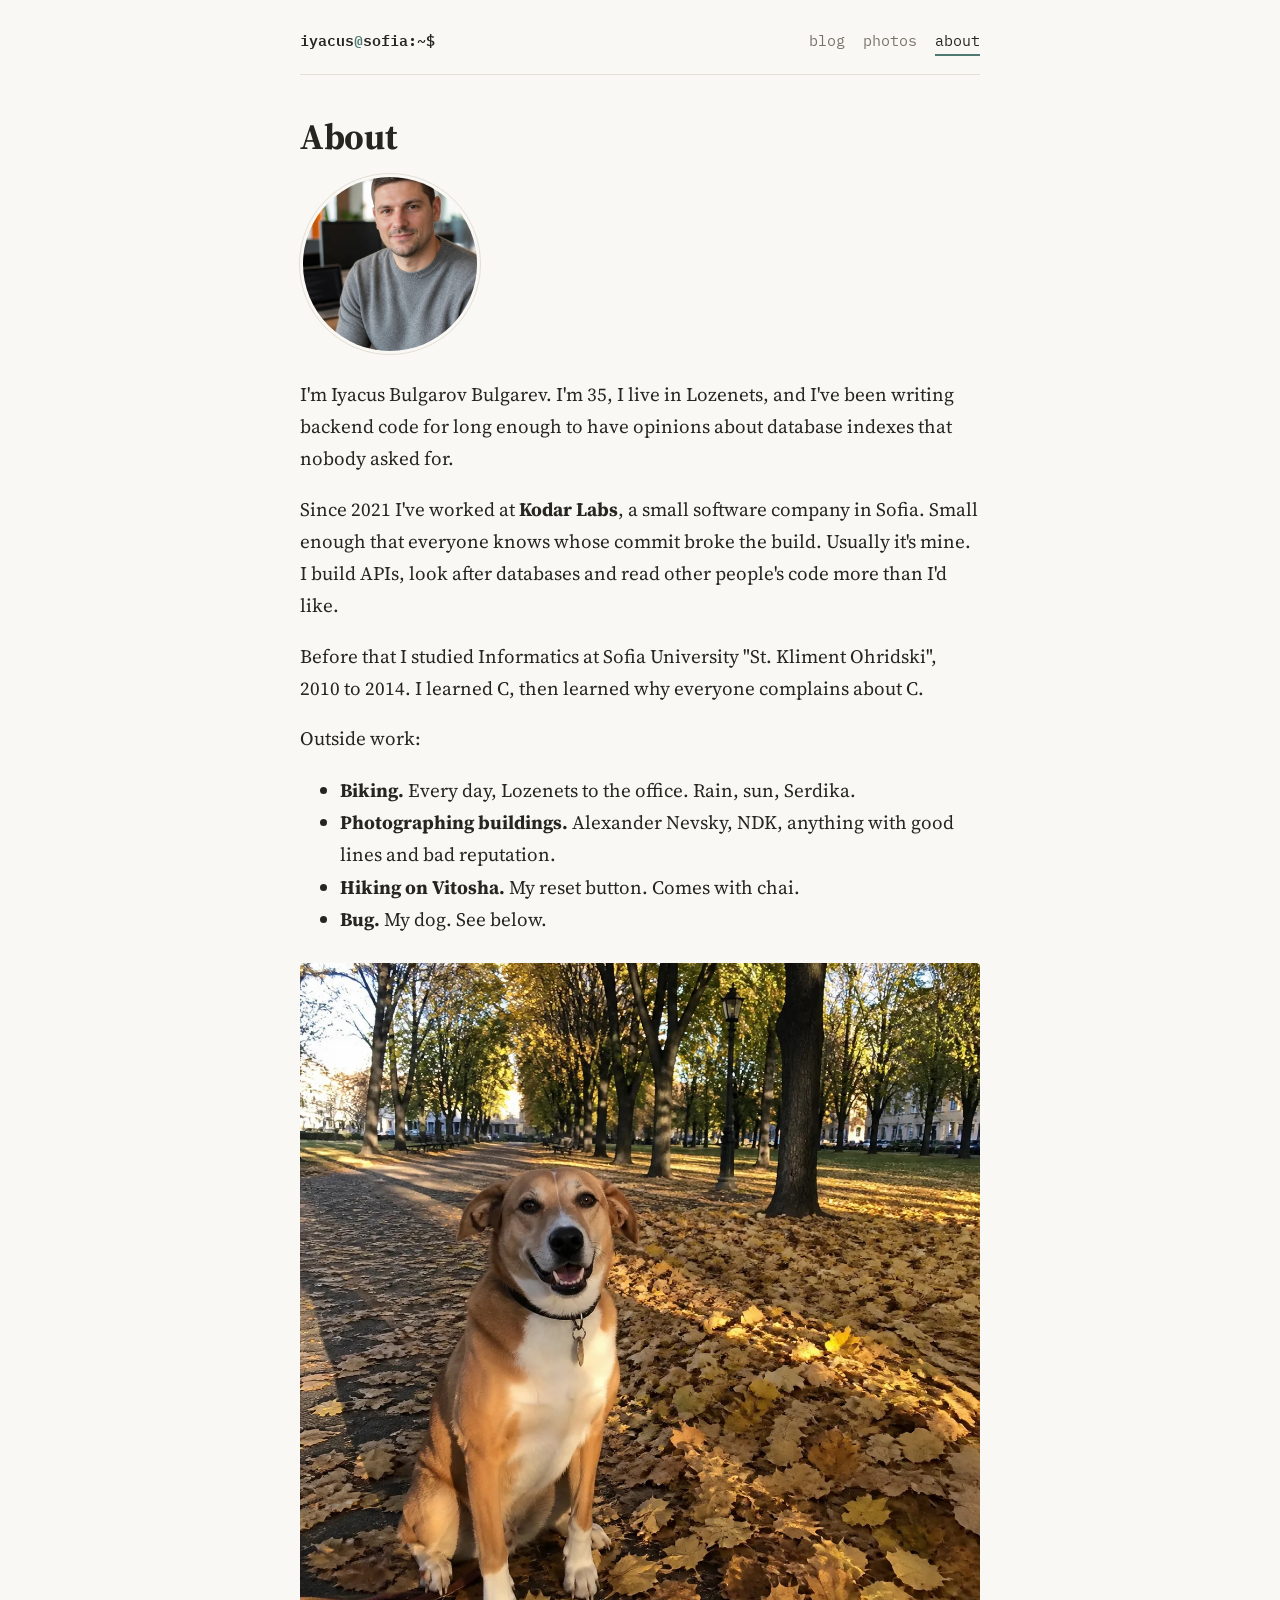
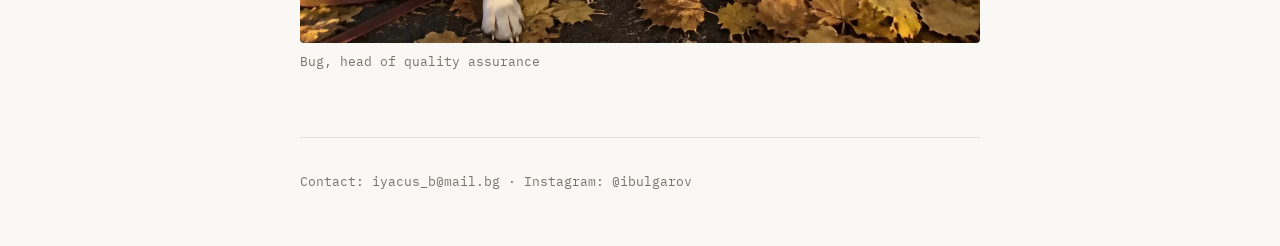
==== about.html @ 8ac5af6e "Add Iyacus Bulgarev's blog Static HTML/CSS site: blog index, seven posts, about and photos pages, an" ====
<!doctype html>
<html lang="en">
<head>
  <!-- Fictional character created for an Erasmus+ training exercise. -->
  <meta charset="utf-8">
  <meta name="viewport" content="width=device-width, initial-scale=1">
  <title>About · Iyacus</title>
  <meta name="description" content="About Iyacus Bulgarev: backend developer at Kodar Labs, Sofia.">
  <link rel="preconnect" href="https://fonts.googleapis.com">
  <link rel="preconnect" href="https://fonts.gstatic.com" crossorigin>
  <link href="https://fonts.googleapis.com/css2?family=IBM+Plex+Mono:wght@400;600&family=Source+Serif+4:ital,opsz,wght@0,8..60,400;0,8..60,600;1,8..60,400&display=swap" rel="stylesheet">
  <link rel="stylesheet" href="style.css">
</head>
<body>
<header class="site-header">
  <a class="site-title" href="index.html">iyacus<span>@</span>sofia:~$</a>
  <nav>
    <a href="index.html">blog</a>
    <a href="photos.html">photos</a>
    <a href="about.html" aria-current="page">about</a>
  </nav>
</header>
<main>
<article class="post">
  <h1>About</h1>
  <img class="portrait portrait-lg" src="img/portrait.jpg" alt="Portrait of Iyacus">
  <p>I'm Iyacus Bulgarov Bulgarev. I'm 35, I live in Lozenets, and I've been writing backend code for long enough to have opinions about database indexes that nobody asked for.</p>
  <p>Since 2021 I've worked at <strong>Kodar Labs</strong>, a small software company in Sofia. Small enough that everyone knows whose commit broke the build. Usually it's mine. I build APIs, look after databases and read other people's code more than I'd like.</p>
  <p>Before that I studied Informatics at Sofia University "St. Kliment Ohridski", 2010 to 2014. I learned C, then learned why everyone complains about C.</p>
  <p>Outside work:</p>
  <ul>
    <li><strong>Biking.</strong> Every day, Lozenets to the office. Rain, sun, Serdika.</li>
    <li><strong>Photographing buildings.</strong> Alexander Nevsky, NDK, anything with good lines and bad reputation.</li>
    <li><strong>Hiking on Vitosha.</strong> My reset button. Comes with chai.</li>
    <li><strong>Bug.</strong> My dog. See below.</li>
  </ul>
  <figure>
    <img src="img/bug.jpg" alt="Bug the dog">
    <figcaption>Bug, head of quality assurance</figcaption>
  </figure>
</article>
</main>
<footer class="site-footer">
  <p>Contact: iyacus_b@mail.bg · Instagram: @ibulgarov</p>
</footer>
</body>
</html>
---- style.css ----
/* iyacus — plain CSS, one muted accent */
:root {
  --bg: #faf8f4;
  --ink: #26251f;
  --muted: #77736a;
  --line: #e4dfd5;
  --accent: #4f7a72;   /* muted pine green */
  --serif: "Source Serif 4", Georgia, "Times New Roman", serif;
  --mono: "IBM Plex Mono", ui-monospace, Consolas, monospace;
}

* { box-sizing: border-box; }

body {
  margin: 0 auto;
  max-width: 720px;
  padding: 0 20px;
  background: var(--bg);
  color: var(--ink);
  font-family: var(--serif);
  font-size: 19px;
  line-height: 1.7;
}

img { max-width: 100%; height: auto; display: block; }

a { color: var(--accent); text-underline-offset: 3px; }
a:hover { color: var(--ink); }

/* header */
.site-header {
  display: flex;
  flex-wrap: wrap;
  justify-content: space-between;
  align-items: baseline;
  gap: 8px 20px;
  padding: 28px 0 18px;
  border-bottom: 1px solid var(--line);
  margin-bottom: 40px;
  font-family: var(--mono);
  font-size: 15px;
}
.site-title { color: var(--ink); text-decoration: none; font-weight: 600; }
.site-title span { color: var(--accent); }
.site-header nav { display: flex; gap: 18px; }
.site-header nav a { color: var(--muted); text-decoration: none; }
.site-header nav a:hover { color: var(--accent); }
.site-header nav a[aria-current="page"] { color: var(--ink); border-bottom: 2px solid var(--accent); }

h1, h2 { line-height: 1.2; letter-spacing: -0.01em; }
h1 { font-size: 36px; margin: 0 0 16px; }
h2 {
  font-family: var(--mono);
  font-size: 14px;
  font-weight: 600;
  text-transform: uppercase;
  letter-spacing: 0.08em;
  color: var(--muted);
  margin: 48px 0 12px;
}

code {
  font-family: var(--mono);
  font-size: 0.82em;
  background: #efebe3;
  padding: 1px 5px;
  border-radius: 4px;
}

/* intro */
.intro { display: flex; gap: 28px; align-items: center; }
.intro p { margin: 0 0 10px; }
.portrait {
  width: 140px;
  height: 140px;
  object-fit: cover;
  border-radius: 50%;
  flex-shrink: 0;
  border: 3px solid var(--bg);
  outline: 1px solid var(--line);
}
.portrait-lg { width: 180px; height: 180px; margin: 8px 0 24px; }

/* post list */
.post-list { list-style: none; margin: 0; padding: 0; }
.post-list li {
  display: flex;
  gap: 20px;
  align-items: baseline;
  padding: 12px 0;
  border-bottom: 1px dashed var(--line);
}
.post-list time {
  font-family: var(--mono);
  font-size: 14px;
  color: var(--muted);
  min-width: 100px;
  flex-shrink: 0;
}
.post-list a { text-decoration: none; color: var(--ink); }
.post-list a:hover { color: var(--accent); text-decoration: underline; }

/* single post */
.post .meta { font-family: var(--mono); font-size: 14px; color: var(--muted); margin: 0 0 6px; }
.post p { margin: 0 0 18px; }
figure { margin: 28px 0; }
figure img { border-radius: 4px; }
figcaption { font-family: var(--mono); font-size: 13px; color: var(--muted); margin-top: 8px; }

.post-nav {
  display: flex;
  justify-content: space-between;
  gap: 20px;
  margin: 48px 0 0;
  padding-top: 18px;
  border-top: 1px solid var(--line);
  font-family: var(--mono);
  font-size: 14px;
}
.post-nav a { text-decoration: none; }
.post-nav a:last-child { text-align: right; }

/* gallery */
.lede { color: var(--muted); margin-top: 0; }
.gallery { display: grid; grid-template-columns: 1fr 1fr; gap: 20px; }
.gallery figure { margin: 0; }
.gallery img { width: 100%; aspect-ratio: 4 / 3; object-fit: cover; }

/* footer */
.site-footer {
  margin-top: 64px;
  padding: 20px 0 40px;
  border-top: 1px solid var(--line);
  font-family: var(--mono);
  font-size: 13px;
  color: var(--muted);
}

@media (max-width: 600px) {
  body { font-size: 18px; }
  h1 { font-size: 30px; }
  .intro { flex-direction: column; align-items: flex-start; gap: 18px; }
  .portrait { width: 110px; height: 110px; }
  .post-list li { flex-direction: column; gap: 2px; }
  .gallery { grid-template-columns: 1fr; }
  .post-nav { flex-direction: column; }
  .post-nav a:last-child { text-align: left; }
}
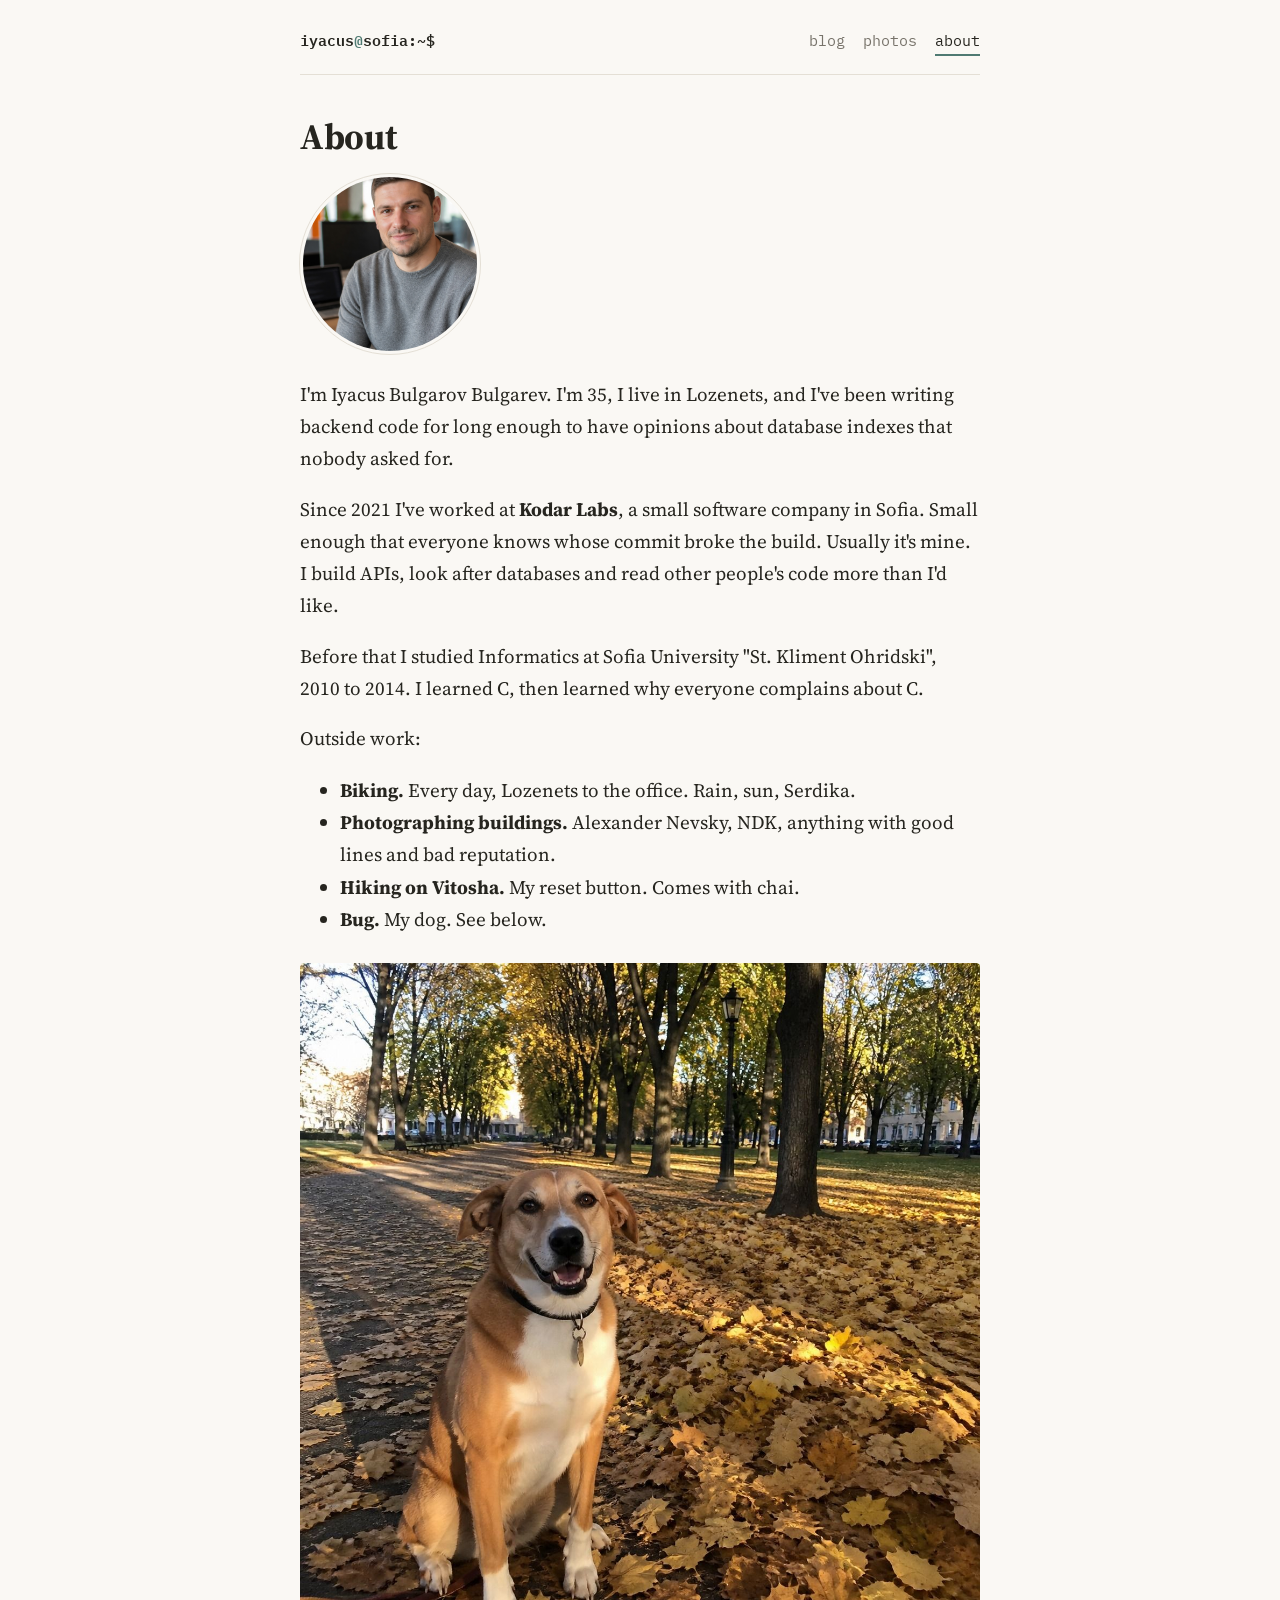
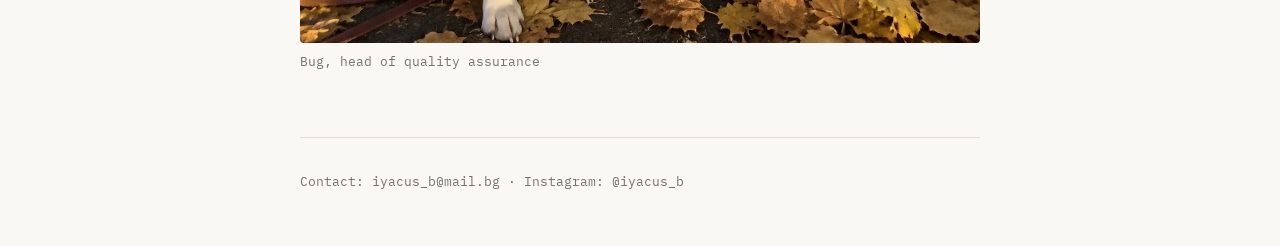
==== commit 8858d214: "Change Instagram handle in footer to @iyacus_b Co-Authored-By: Claude Opus 5.5 <noreply@anthropic.co" ====
--- a/about.html
+++ b/about.html
@@ -41,7 +41,7 @@
 </article>
 </main>
 <footer class="site-footer">
-  <p>Contact: iyacus_b@mail.bg · Instagram: @ibulgarov</p>
+  <p>Contact: iyacus_b@mail.bg · Instagram: @iyacus_b</p>
 </footer>
 </body>
 </html>
